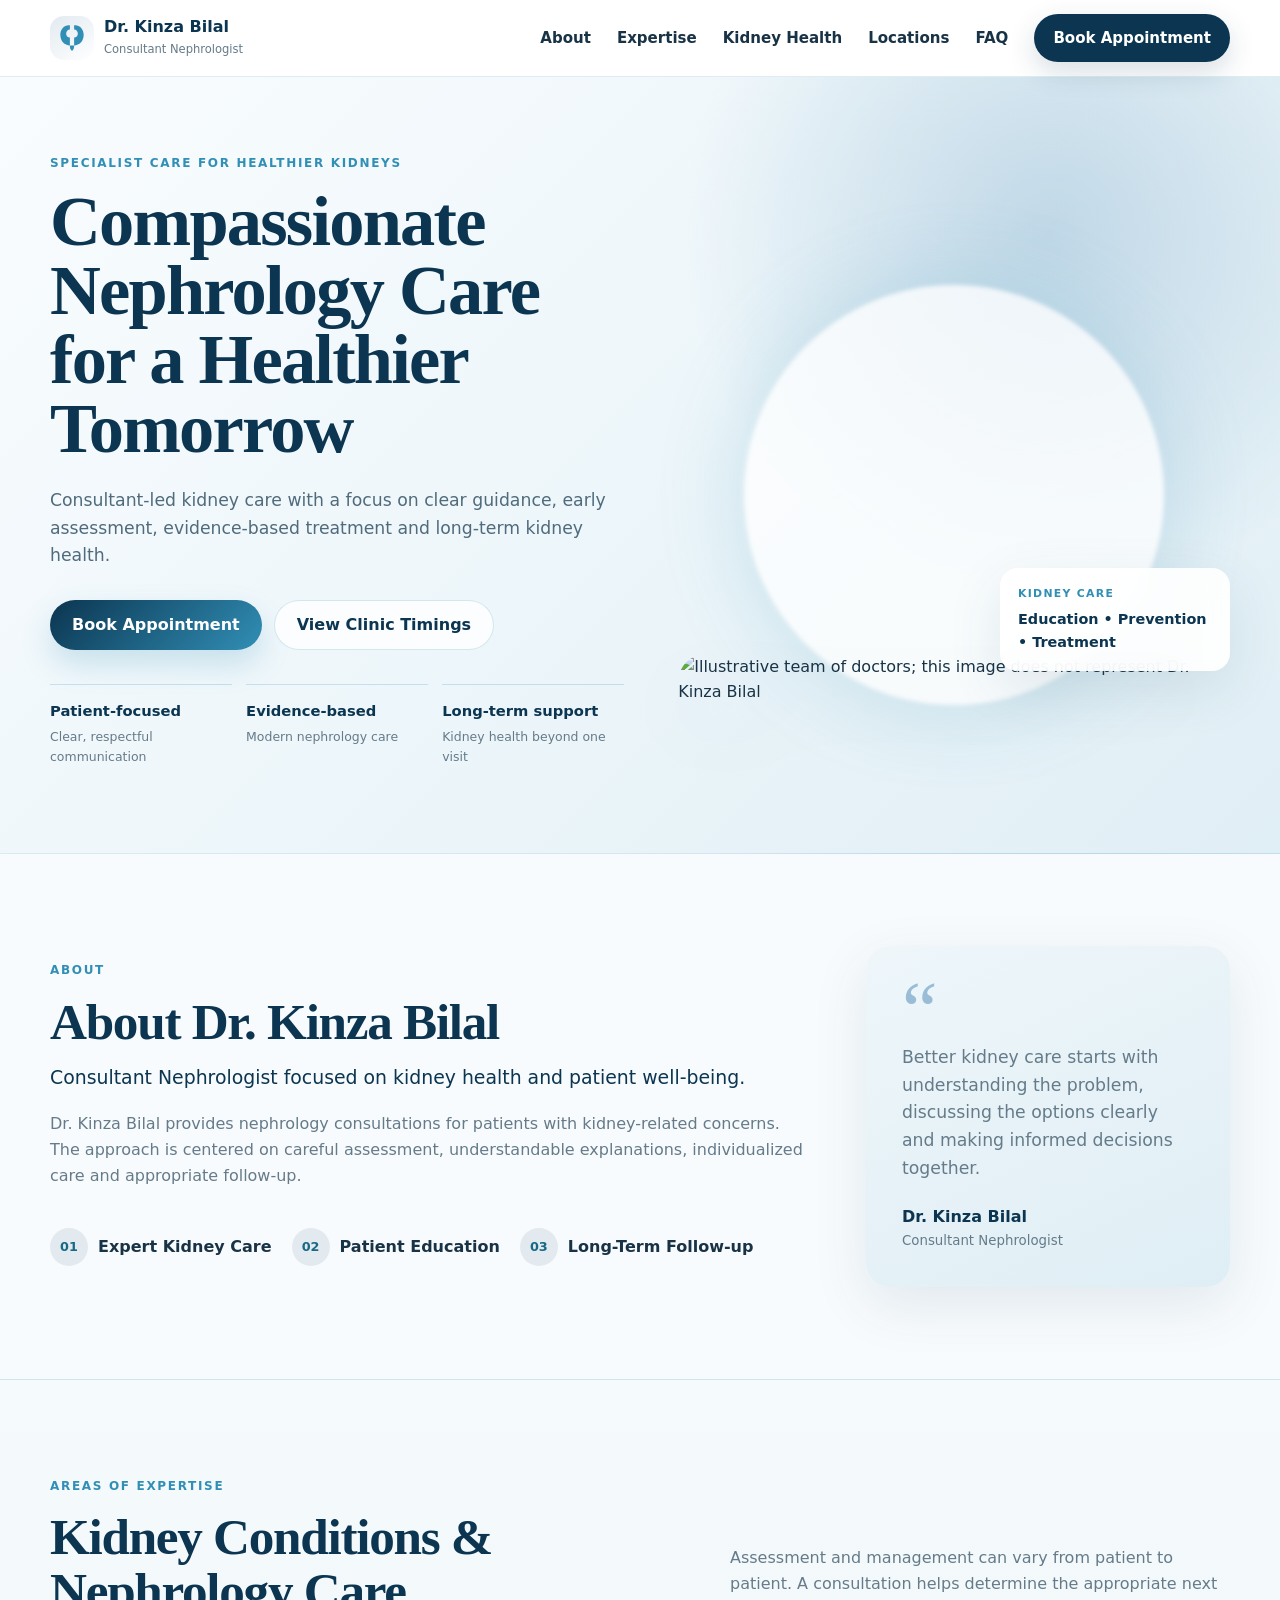
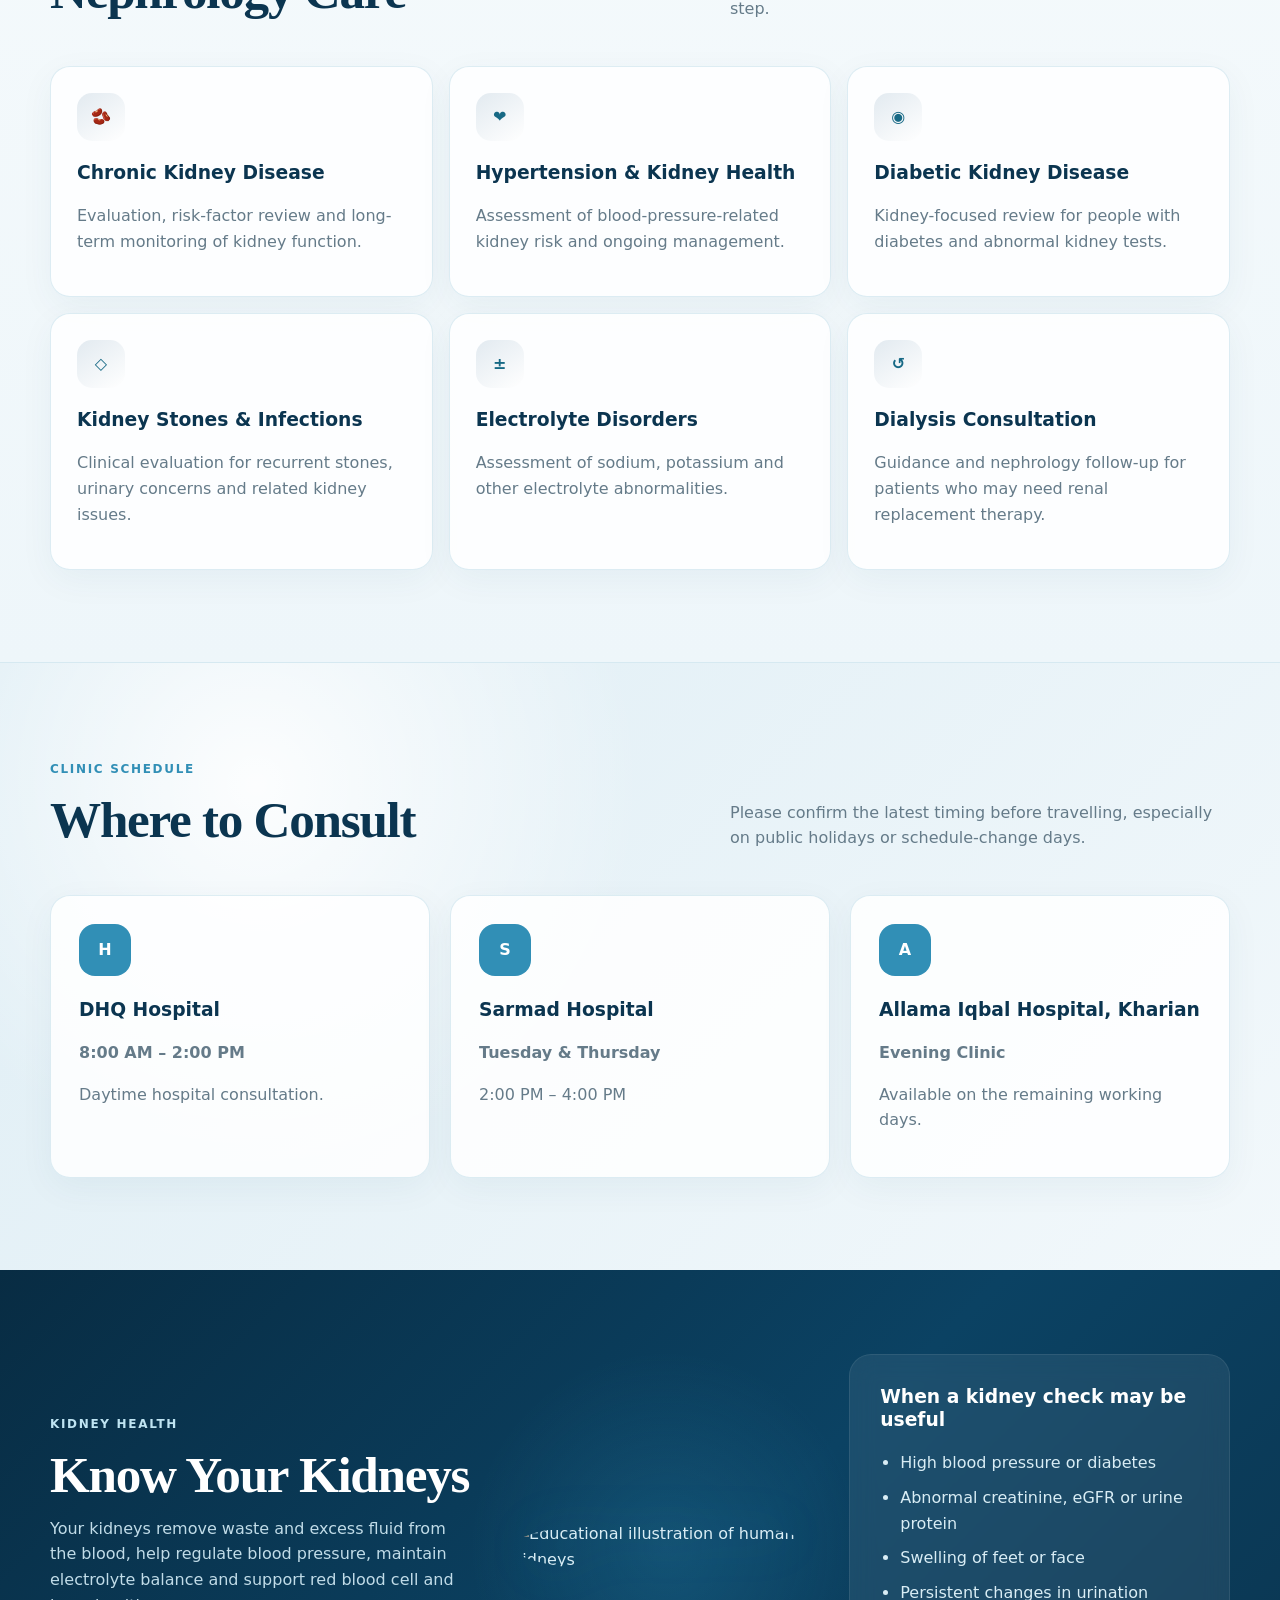
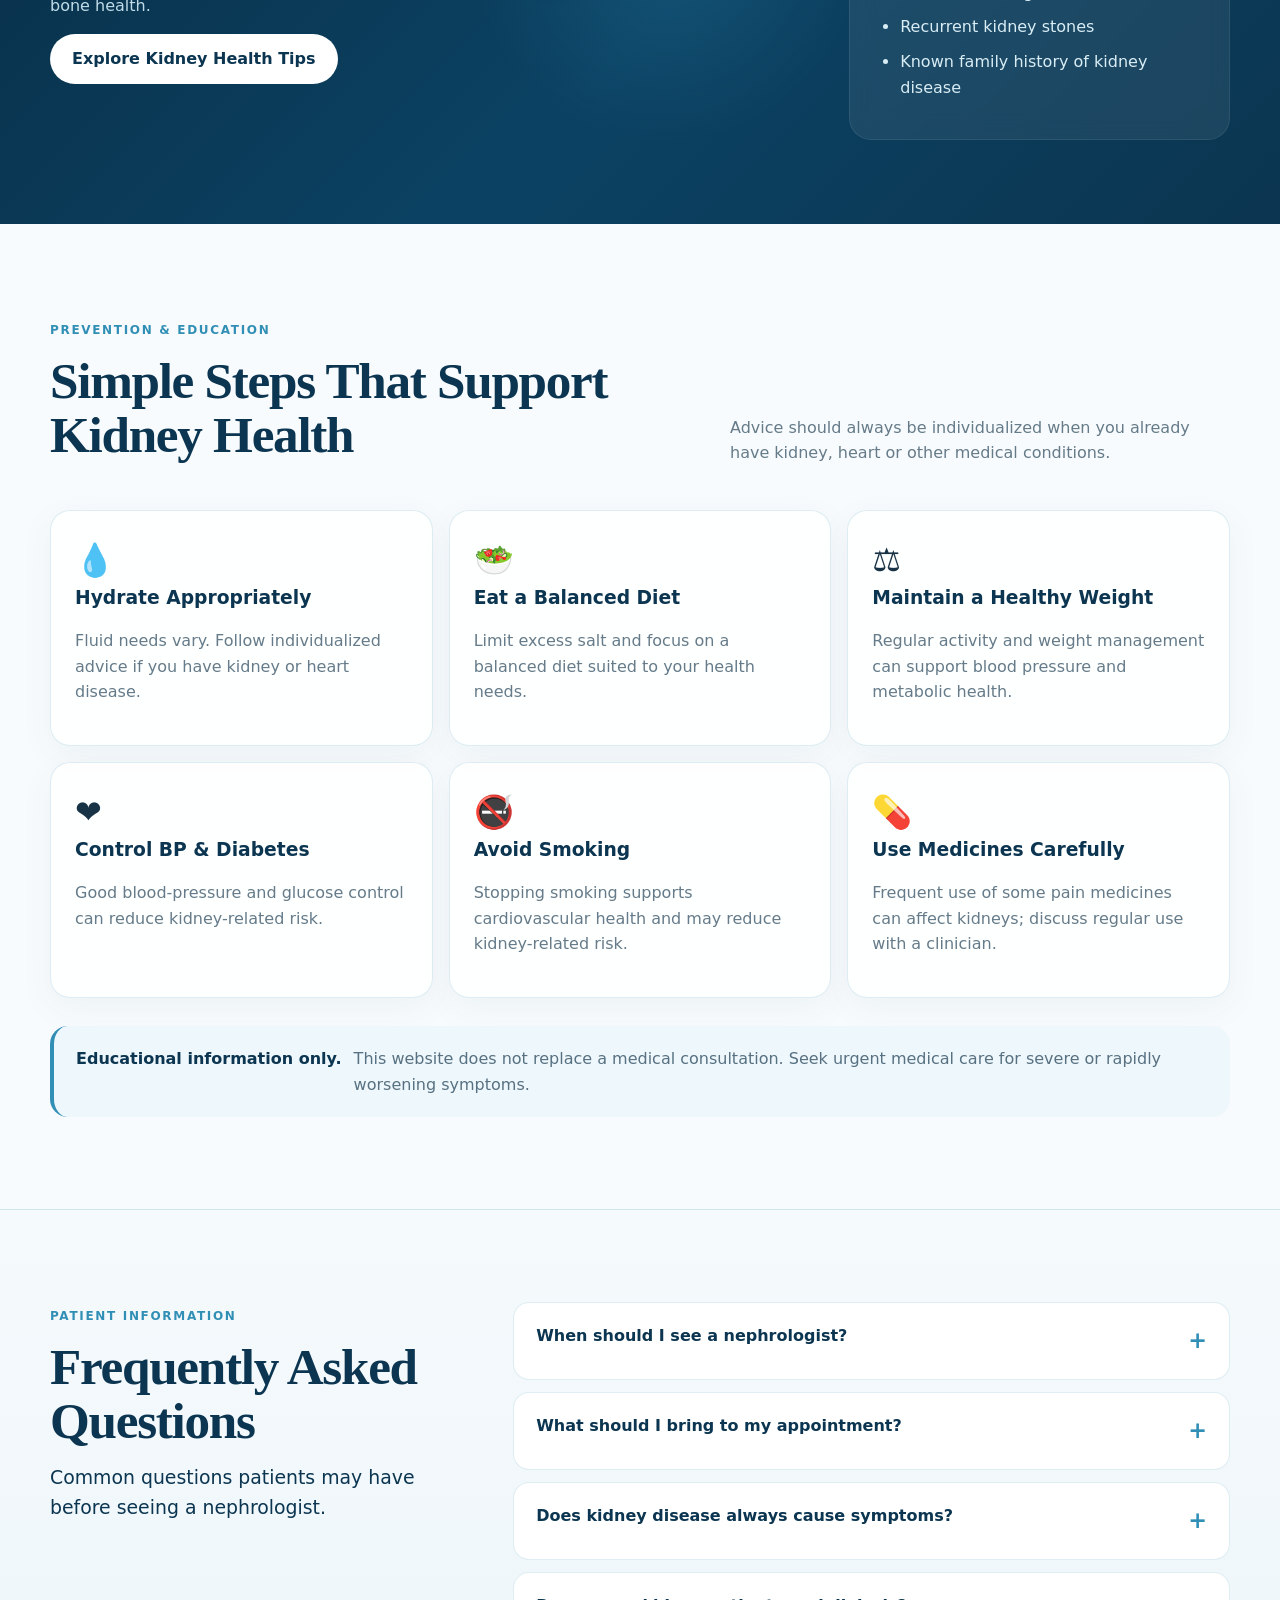
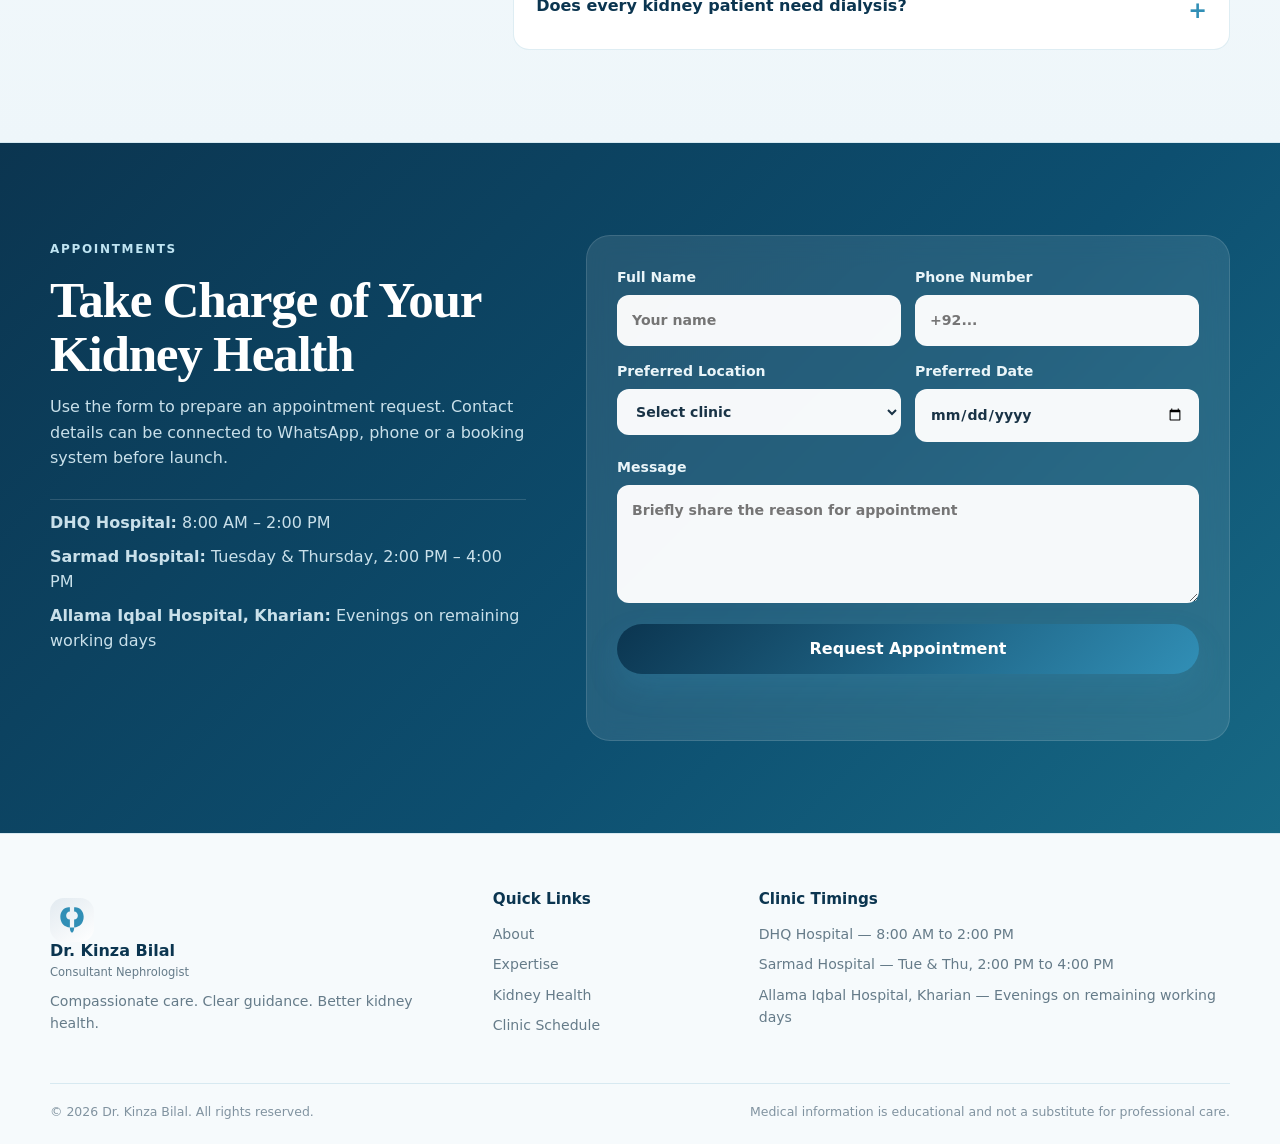
==== index.html @ 6c9a0266 "Add files via upload" ====
<!DOCTYPE html>
<html lang="en">
<head>
  <meta charset="UTF-8" />
  <meta name="viewport" content="width=device-width, initial-scale=1.0" />
  <meta name="description" content="Dr. Kinza Bilal — Consultant Nephrologist. Kidney care, nephrology consultations, clinic timings and patient education." />
  <title>Dr. Kinza Bilal | Consultant Nephrologist</title>
  <link rel="stylesheet" href="styles.css" />
</head>

<body>
  <header class="site-header" id="top">
    <div class="container nav-wrap">
      <a class="brand" href="#top" aria-label="Dr. Kinza Bilal home">
        <span class="brand-mark" aria-hidden="true">
          <svg viewBox="0 0 64 64" role="img">
            <path d="M26 8c-9 0-16 8-16 18 0 12 8 20 18 20V31c-4 0-7-3-7-7 0-5 3-8 7-8V8h-2Z"/>
            <path d="M38 8c9 0 16 8 16 18 0 12-8 20-18 20V31c4 0 7-3 7-7 0-5-3-8-7-8V8h2Z"/>
            <path d="M28 46c0 5 1 8 4 10 3-2 4-5 4-10h-8Z"/>
          </svg>
        </span>
        <span>
          <strong>Dr. Kinza Bilal</strong>
          <small>Consultant Nephrologist</small>
        </span>
      </a>

      <button class="menu-btn" type="button" aria-label="Open navigation" aria-expanded="false">
        <span></span><span></span><span></span>
      </button>

      <nav class="main-nav" aria-label="Primary navigation">
        <a href="#about">About</a>
        <a href="#expertise">Expertise</a>
        <a href="#kidney-health">Kidney Health</a>
        <a href="#locations">Locations</a>
        <a href="#faq">FAQ</a>
        <a href="#appointment" class="nav-cta">Book Appointment</a>
      </nav>
    </div>
  </header>

  <main>
    <section class="hero">
      <div class="container hero-grid">
        <div class="hero-copy reveal">
          <span class="eyebrow">Specialist care for healthier kidneys</span>
          <h1>Compassionate Nephrology Care for a Healthier Tomorrow</h1>
          <p>
            Consultant-led kidney care with a focus on clear guidance, early assessment,
            evidence-based treatment and long-term kidney health.
          </p>

          <div class="hero-actions">
            <a class="btn btn-primary" href="#appointment">Book Appointment</a>
            <a class="btn btn-secondary" href="#locations">View Clinic Timings</a>
          </div>

          <div class="trust-row">
            <div>
              <strong>Patient-focused</strong>
              <span>Clear, respectful communication</span>
            </div>
            <div>
              <strong>Evidence-based</strong>
              <span>Modern nephrology care</span>
            </div>
            <div>
              <strong>Long-term support</strong>
              <span>Kidney health beyond one visit</span>
            </div>
          </div>
        </div>

        <div class="hero-visual reveal">
          <div class="image-glow"></div>
          <img
            src="assets/doctor-team.png"
            alt="Illustrative team of doctors; this image does not represent Dr. Kinza Bilal"
          />
          <div class="hero-note">
            <span>Kidney Care</span>
            <strong>Education • Prevention • Treatment</strong>
          </div>
        </div>
      </div>
    </section>

    <section class="section about" id="about">
      <div class="container about-grid">
        <div class="reveal">
          <span class="eyebrow">About</span>
          <h2>About Dr. Kinza Bilal</h2>
          <p class="lead">Consultant Nephrologist focused on kidney health and patient well-being.</p>
          <p>
            Dr. Kinza Bilal provides nephrology consultations for patients with kidney-related
            concerns. The approach is centered on careful assessment, understandable explanations,
            individualized care and appropriate follow-up.
          </p>

          <div class="mini-values">
            <div><span>01</span><strong>Expert Kidney Care</strong></div>
            <div><span>02</span><strong>Patient Education</strong></div>
            <div><span>03</span><strong>Long-Term Follow-up</strong></div>
          </div>
        </div>

        <aside class="quote-card reveal">
          <span class="quote-mark">“</span>
          <p>
            Better kidney care starts with understanding the problem, discussing the options clearly
            and making informed decisions together.
          </p>
          <strong>Dr. Kinza Bilal</strong>
          <small>Consultant Nephrologist</small>
        </aside>
      </div>
    </section>

    <section class="section soft-section" id="expertise">
      <div class="container">
        <div class="section-head reveal">
          <div>
            <span class="eyebrow">Areas of expertise</span>
            <h2>Kidney Conditions & Nephrology Care</h2>
          </div>
          <p>Assessment and management can vary from patient to patient. A consultation helps determine the appropriate next step.</p>
        </div>

        <div class="card-grid six-grid">
          <article class="service-card reveal">
            <div class="icon-wrap">🫘</div>
            <h3>Chronic Kidney Disease</h3>
            <p>Evaluation, risk-factor review and long-term monitoring of kidney function.</p>
          </article>

          <article class="service-card reveal">
            <div class="icon-wrap">❤</div>
            <h3>Hypertension & Kidney Health</h3>
            <p>Assessment of blood-pressure-related kidney risk and ongoing management.</p>
          </article>

          <article class="service-card reveal">
            <div class="icon-wrap">◉</div>
            <h3>Diabetic Kidney Disease</h3>
            <p>Kidney-focused review for people with diabetes and abnormal kidney tests.</p>
          </article>

          <article class="service-card reveal">
            <div class="icon-wrap">◇</div>
            <h3>Kidney Stones & Infections</h3>
            <p>Clinical evaluation for recurrent stones, urinary concerns and related kidney issues.</p>
          </article>

          <article class="service-card reveal">
            <div class="icon-wrap">±</div>
            <h3>Electrolyte Disorders</h3>
            <p>Assessment of sodium, potassium and other electrolyte abnormalities.</p>
          </article>

          <article class="service-card reveal">
            <div class="icon-wrap">↺</div>
            <h3>Dialysis Consultation</h3>
            <p>Guidance and nephrology follow-up for patients who may need renal replacement therapy.</p>
          </article>
        </div>
      </div>
    </section>

    <section class="section locations-section" id="locations">
      <div class="container">
        <div class="section-head reveal">
          <div>
            <span class="eyebrow">Clinic schedule</span>
            <h2>Where to Consult</h2>
          </div>
          <p>Please confirm the latest timing before travelling, especially on public holidays or schedule-change days.</p>
        </div>

        <div class="location-grid">
          <article class="location-card reveal">
            <div class="location-icon">H</div>
            <h3>DHQ Hospital</h3>
            <p><strong>8:00 AM – 2:00 PM</strong></p>
            <p>Daytime hospital consultation.</p>
          </article>

          <article class="location-card reveal">
            <div class="location-icon">S</div>
            <h3>Sarmad Hospital</h3>
            <p><strong>Tuesday & Thursday</strong></p>
            <p>2:00 PM – 4:00 PM</p>
          </article>

          <article class="location-card reveal">
            <div class="location-icon">A</div>
            <h3>Allama Iqbal Hospital, Kharian</h3>
            <p><strong>Evening Clinic</strong></p>
            <p>Available on the remaining working days.</p>
          </article>
        </div>
      </div>
    </section>

    <section class="kidney-section" id="kidney-health">
      <div class="container kidney-grid">
        <div class="kidney-copy reveal">
          <span class="eyebrow light">Kidney health</span>
          <h2>Know Your Kidneys</h2>
          <p>
            Your kidneys remove waste and excess fluid from the blood, help regulate blood pressure,
            maintain electrolyte balance and support red blood cell and bone health.
          </p>
          <a class="btn btn-light" href="#education">Explore Kidney Health Tips</a>
        </div>

        <div class="kidney-image reveal">
          <img src="assets/kidney-illustration.png" alt="Educational illustration of human kidneys" />
        </div>

        <div class="fact-card reveal">
          <h3>When a kidney check may be useful</h3>
          <ul>
            <li>High blood pressure or diabetes</li>
            <li>Abnormal creatinine, eGFR or urine protein</li>
            <li>Swelling of feet or face</li>
            <li>Persistent changes in urination</li>
            <li>Recurrent kidney stones</li>
            <li>Known family history of kidney disease</li>
          </ul>
        </div>
      </div>
    </section>

    <section class="section" id="education">
      <div class="container">
        <div class="section-head reveal">
          <div>
            <span class="eyebrow">Prevention & education</span>
            <h2>Simple Steps That Support Kidney Health</h2>
          </div>
          <p>Advice should always be individualized when you already have kidney, heart or other medical conditions.</p>
        </div>

        <div class="health-grid">
          <article class="health-card reveal">
            <span>💧</span>
            <h3>Hydrate Appropriately</h3>
            <p>Fluid needs vary. Follow individualized advice if you have kidney or heart disease.</p>
          </article>

          <article class="health-card reveal">
            <span>🥗</span>
            <h3>Eat a Balanced Diet</h3>
            <p>Limit excess salt and focus on a balanced diet suited to your health needs.</p>
          </article>

          <article class="health-card reveal">
            <span>⚖</span>
            <h3>Maintain a Healthy Weight</h3>
            <p>Regular activity and weight management can support blood pressure and metabolic health.</p>
          </article>

          <article class="health-card reveal">
            <span>❤</span>
            <h3>Control BP & Diabetes</h3>
            <p>Good blood-pressure and glucose control can reduce kidney-related risk.</p>
          </article>

          <article class="health-card reveal">
            <span>🚭</span>
            <h3>Avoid Smoking</h3>
            <p>Stopping smoking supports cardiovascular health and may reduce kidney-related risk.</p>
          </article>

          <article class="health-card reveal">
            <span>💊</span>
            <h3>Use Medicines Carefully</h3>
            <p>Frequent use of some pain medicines can affect kidneys; discuss regular use with a clinician.</p>
          </article>
        </div>

        <div class="info-banner reveal">
          <strong>Educational information only.</strong>
          <span>This website does not replace a medical consultation. Seek urgent medical care for severe or rapidly worsening symptoms.</span>
        </div>
      </div>
    </section>

    <section class="section soft-section" id="faq">
      <div class="container faq-grid">
        <div class="reveal">
          <span class="eyebrow">Patient information</span>
          <h2>Frequently Asked Questions</h2>
          <p class="lead">Common questions patients may have before seeing a nephrologist.</p>
        </div>

        <div class="accordion reveal">
          <div class="faq-item">
            <button type="button">
              <span>When should I see a nephrologist?</span>
              <b>+</b>
            </button>
            <div class="faq-answer">
              <p>A referral or review may be appropriate for abnormal kidney tests, protein or blood in urine, difficult-to-control blood pressure, recurrent kidney stones, swelling, or known kidney disease.</p>
            </div>
          </div>

          <div class="faq-item">
            <button type="button">
              <span>What should I bring to my appointment?</span>
              <b>+</b>
            </button>
            <div class="faq-answer">
              <p>Bring recent laboratory reports, imaging, a current medication list, previous medical records if relevant, and details of your blood-pressure or glucose readings.</p>
            </div>
          </div>

          <div class="faq-item">
            <button type="button">
              <span>Does kidney disease always cause symptoms?</span>
              <b>+</b>
            </button>
            <div class="faq-answer">
              <p>No. Early kidney disease can be silent, which is why blood and urine tests can be important for people with risk factors.</p>
            </div>
          </div>

          <div class="faq-item">
            <button type="button">
              <span>Does every kidney patient need dialysis?</span>
              <b>+</b>
            </button>
            <div class="faq-answer">
              <p>No. Many kidney conditions are managed without dialysis. The need for dialysis depends on kidney function, symptoms, complications and the overall clinical situation.</p>
            </div>
          </div>
        </div>
      </div>
    </section>

    <section class="appointment-section" id="appointment">
      <div class="container appointment-grid">
        <div class="reveal">
          <span class="eyebrow light">Appointments</span>
          <h2>Take Charge of Your Kidney Health</h2>
          <p>Use the form to prepare an appointment request. Contact details can be connected to WhatsApp, phone or a booking system before launch.</p>

          <div class="schedule-summary">
            <p><strong>DHQ Hospital:</strong> 8:00 AM – 2:00 PM</p>
            <p><strong>Sarmad Hospital:</strong> Tuesday & Thursday, 2:00 PM – 4:00 PM</p>
            <p><strong>Allama Iqbal Hospital, Kharian:</strong> Evenings on remaining working days</p>
          </div>
        </div>

        <form class="appointment-form reveal" id="appointmentForm">
          <div class="field-row">
            <label>
              Full Name
              <input type="text" name="name" required placeholder="Your name" />
            </label>
            <label>
              Phone Number
              <input type="tel" name="phone" required placeholder="+92..." />
            </label>
          </div>

          <div class="field-row">
            <label>
              Preferred Location
              <select name="location" required>
                <option value="">Select clinic</option>
                <option>DHQ Hospital</option>
                <option>Sarmad Hospital</option>
                <option>Allama Iqbal Hospital, Kharian</option>
              </select>
            </label>

            <label>
              Preferred Date
              <input type="date" name="date" />
            </label>
          </div>

          <label>
            Message
            <textarea name="message" rows="4" placeholder="Briefly share the reason for appointment"></textarea>
          </label>

          <button type="submit" class="btn btn-primary full-btn">Request Appointment</button>
          <p class="form-status" id="formStatus" aria-live="polite"></p>
        </form>
      </div>
    </section>
  </main>

  <footer class="site-footer">
    <div class="container footer-grid">
      <div>
        <a class="brand footer-brand" href="#top">
          <span class="brand-mark" aria-hidden="true">
            <svg viewBox="0 0 64 64">
              <path d="M26 8c-9 0-16 8-16 18 0 12 8 20 18 20V31c-4 0-7-3-7-7 0-5 3-8 7-8V8h-2Z"/>
              <path d="M38 8c9 0 16 8 16 18 0 12-8 20-18 20V31c4 0 7-3 7-7 0-5-3-8-7-8V8h2Z"/>
              <path d="M28 46c0 5 1 8 4 10 3-2 4-5 4-10h-8Z"/>
            </svg>
          </span>
          <span>
            <strong>Dr. Kinza Bilal</strong>
            <small>Consultant Nephrologist</small>
          </span>
        </a>
        <p>Compassionate care. Clear guidance. Better kidney health.</p>
      </div>

      <div>
        <h3>Quick Links</h3>
        <a href="#about">About</a>
        <a href="#expertise">Expertise</a>
        <a href="#kidney-health">Kidney Health</a>
        <a href="#locations">Clinic Schedule</a>
      </div>

      <div>
        <h3>Clinic Timings</h3>
        <p>DHQ Hospital — 8:00 AM to 2:00 PM</p>
        <p>Sarmad Hospital — Tue & Thu, 2:00 PM to 4:00 PM</p>
        <p>Allama Iqbal Hospital, Kharian — Evenings on remaining working days</p>
      </div>
    </div>

    <div class="container footer-bottom">
      <span>© <span id="year"></span> Dr. Kinza Bilal. All rights reserved.</span>
      <span>Medical information is educational and not a substitute for professional care.</span>
    </div>
  </footer>

  <script src="script.js"></script>
</body>
</html>
---- styles.css ----
/* Dr. Kinza Bilal — Nephrology Personal Brand
   Palette based on the supplied swatches:
   #E2EAF0, #BDD3E2, #99BDD6, #7FA6C0, #318FB6
*/

:root {
  --bg: #f8fbfd;
  --white: #ffffff;
  --mist: #e2eaf0;
  --ice: #bdd3e2;
  --sky: #99bdd6;
  --steel: #7fa6c0;
  --blue: #318fb6;
  --blue-dark: #176985;
  --navy: #0b3550;
  --ink: #193346;
  --muted: #657b89;
  --line: rgba(49, 143, 182, .16);
  --shadow: 0 18px 55px rgba(16, 72, 102, .10);
  --radius: 24px;
}

* { box-sizing: border-box; }

html {
  scroll-behavior: smooth;
  scroll-padding-top: 88px;
}

body {
  margin: 0;
  font-family: Inter, ui-sans-serif, system-ui, -apple-system, BlinkMacSystemFont, "Segoe UI", sans-serif;
  color: var(--ink);
  background: var(--bg);
  line-height: 1.6;
}

img {
  max-width: 100%;
  display: block;
}

a { color: inherit; text-decoration: none; }

button, input, textarea, select { font: inherit; }

.container {
  width: min(1180px, calc(100% - 40px));
  margin-inline: auto;
}

.site-header {
  position: sticky;
  top: 0;
  z-index: 1000;
  background: rgba(255, 255, 255, .92);
  backdrop-filter: blur(16px);
  border-bottom: 1px solid var(--line);
}

.nav-wrap {
  min-height: 76px;
  display: flex;
  align-items: center;
  justify-content: space-between;
  gap: 24px;
}

.brand {
  display: inline-flex;
  align-items: center;
  gap: 10px;
  min-width: max-content;
}

.brand strong {
  display: block;
  color: var(--navy);
  font-size: 1rem;
  line-height: 1.1;
}

.brand small {
  display: block;
  color: var(--muted);
  font-size: .72rem;
  margin-top: 4px;
}

.brand-mark {
  width: 44px;
  height: 44px;
  border-radius: 14px;
  display: grid;
  place-items: center;
  background: linear-gradient(145deg, var(--mist), #fff);
}

.brand-mark svg {
  width: 34px;
  fill: var(--blue);
}

.main-nav {
  display: flex;
  align-items: center;
  gap: 26px;
  font-size: .94rem;
  font-weight: 600;
}

.main-nav a { transition: .2s ease; }
.main-nav a:hover { color: var(--blue); }

.nav-cta {
  color: var(--white) !important;
  background: var(--navy);
  border-radius: 999px;
  padding: 12px 19px;
  box-shadow: 0 10px 28px rgba(11,53,80,.16);
}

.menu-btn {
  display: none;
  width: 44px;
  height: 44px;
  padding: 10px;
  border: 0;
  border-radius: 12px;
  background: var(--mist);
}

.menu-btn span {
  display: block;
  height: 2px;
  background: var(--navy);
  margin: 5px 0;
}

.hero {
  overflow: hidden;
  background:
    radial-gradient(circle at 82% 20%, rgba(153,189,214,.52), transparent 30%),
    linear-gradient(135deg, #f9fcfe 0%, #edf6fa 50%, #e0eef5 100%);
  border-bottom: 1px solid var(--line);
}

.hero-grid {
  min-height: 640px;
  display: grid;
  grid-template-columns: 1.02fr .98fr;
  align-items: center;
  gap: 54px;
  padding-block: 72px;
}

.eyebrow {
  display: inline-block;
  margin-bottom: 14px;
  color: var(--blue);
  text-transform: uppercase;
  letter-spacing: .14em;
  font-size: .75rem;
  font-weight: 800;
}

.eyebrow.light { color: #bfe4f2; }

h1, h2, h3, p { margin-top: 0; }

h1, h2 {
  font-family: Georgia, "Times New Roman", serif;
  color: var(--navy);
  letter-spacing: -.025em;
}

h1 {
  font-size: clamp(2.8rem, 5.5vw, 5.6rem);
  line-height: .98;
  margin-bottom: 24px;
  max-width: 820px;
}

h2 {
  font-size: clamp(2.15rem, 4vw, 3.8rem);
  line-height: 1.05;
  margin-bottom: 14px;
}

h3 {
  color: var(--navy);
  line-height: 1.25;
}

.hero-copy > p {
  max-width: 650px;
  color: #506b7c;
  font-size: 1.08rem;
}

.hero-actions {
  display: flex;
  flex-wrap: wrap;
  gap: 12px;
  margin: 30px 0 34px;
}

.btn {
  min-height: 50px;
  display: inline-flex;
  align-items: center;
  justify-content: center;
  border: 0;
  border-radius: 999px;
  padding: 0 22px;
  font-weight: 800;
  cursor: pointer;
  transition: transform .2s ease, box-shadow .2s ease, background .2s ease;
}

.btn:hover { transform: translateY(-2px); }

.btn-primary {
  color: white;
  background: linear-gradient(135deg, var(--navy), var(--blue));
  box-shadow: 0 14px 30px rgba(49,143,182,.22);
}

.btn-secondary {
  color: var(--navy);
  background: rgba(255,255,255,.78);
  border: 1px solid rgba(49,143,182,.2);
}

.btn-light {
  color: var(--navy);
  background: #fff;
}

.trust-row {
  display: grid;
  grid-template-columns: repeat(3, 1fr);
  gap: 14px;
}

.trust-row div {
  padding: 14px 0;
  border-top: 1px solid rgba(49,143,182,.22);
}

.trust-row strong,
.trust-row span { display: block; }

.trust-row strong {
  color: var(--navy);
  font-size: .92rem;
}

.trust-row span {
  color: var(--muted);
  font-size: .78rem;
  margin-top: 4px;
}

.hero-visual {
  position: relative;
  min-height: 480px;
  display: flex;
  align-items: flex-end;
  justify-content: center;
}

.hero-visual img {
  width: min(100%, 560px);
  position: relative;
  z-index: 2;
  border-radius: 28px 28px 0 0;
  filter: drop-shadow(0 28px 36px rgba(11,53,80,.16));
}

.image-glow {
  position: absolute;
  width: 420px;
  height: 420px;
  border-radius: 50%;
  background: rgba(255,255,255,.72);
  filter: blur(2px);
  box-shadow: 0 0 90px rgba(49,143,182,.20);
}

.hero-note {
  position: absolute;
  right: 0;
  bottom: 34px;
  z-index: 4;
  width: 230px;
  padding: 17px 18px;
  border-radius: 18px;
  background: rgba(255,255,255,.9);
  box-shadow: var(--shadow);
  backdrop-filter: blur(12px);
}

.hero-note span,
.hero-note strong { display: block; }

.hero-note span {
  color: var(--blue);
  text-transform: uppercase;
  letter-spacing: .12em;
  font-size: .68rem;
  font-weight: 800;
}

.hero-note strong {
  color: var(--navy);
  margin-top: 5px;
  font-size: .9rem;
}

.section { padding: 92px 0; }

.soft-section {
  background: linear-gradient(180deg, #f5fafc, #eef6fa);
  border-block: 1px solid var(--line);
}

.about-grid {
  display: grid;
  grid-template-columns: 1.35fr .65fr;
  gap: 60px;
  align-items: center;
}

.lead {
  font-size: 1.18rem;
  color: var(--navy);
}

.about p:not(.lead) { color: var(--muted); max-width: 760px; }

.mini-values {
  display: flex;
  flex-wrap: wrap;
  gap: 20px;
  margin-top: 30px;
}

.mini-values div {
  display: flex;
  align-items: center;
  gap: 10px;
  padding: 10px 0;
}

.mini-values span {
  width: 38px;
  height: 38px;
  display: grid;
  place-items: center;
  border-radius: 50%;
  background: var(--mist);
  color: var(--blue-dark);
  font-weight: 900;
  font-size: .8rem;
}

.quote-card {
  min-height: 330px;
  border-radius: var(--radius);
  padding: 36px;
  background: linear-gradient(155deg, #eef6fa, #dfeef5);
  box-shadow: var(--shadow);
}

.quote-mark {
  font-family: Georgia, serif;
  font-size: 5rem;
  line-height: .7;
  color: var(--sky);
}

.quote-card p {
  color: #4d697b;
  font-size: 1.08rem;
}

.quote-card strong,
.quote-card small { display: block; }

.quote-card strong {
  color: var(--navy);
  margin-top: 22px;
}

.quote-card small { color: var(--muted); }

.section-head {
  display: flex;
  justify-content: space-between;
  gap: 40px;
  align-items: end;
  margin-bottom: 34px;
}

.section-head > p {
  max-width: 500px;
  color: var(--muted);
  margin-bottom: 10px;
}

.card-grid { display: grid; gap: 16px; }
.six-grid { grid-template-columns: repeat(3, 1fr); }

.service-card,
.location-card,
.health-card {
  background: rgba(255,255,255,.84);
  border: 1px solid var(--line);
  border-radius: 20px;
  box-shadow: 0 10px 35px rgba(16,72,102,.05);
}

.service-card {
  padding: 26px;
  min-height: 220px;
}

.service-card p,
.health-card p,
.location-card p { color: var(--muted); }

.icon-wrap {
  width: 48px;
  height: 48px;
  display: grid;
  place-items: center;
  border-radius: 15px;
  margin-bottom: 20px;
  background: linear-gradient(145deg, var(--mist), #fff);
  color: var(--blue-dark);
  font-weight: 900;
}

.locations-section {
  background:
    radial-gradient(circle at 20% 20%, rgba(255,255,255,.9), transparent 34%),
    linear-gradient(135deg, #dfeef5, #f2f8fb);
}

.location-grid {
  display: grid;
  grid-template-columns: repeat(3, 1fr);
  gap: 20px;
}

.location-card {
  padding: 28px;
  min-height: 240px;
}

.location-icon {
  width: 52px;
  height: 52px;
  display: grid;
  place-items: center;
  border-radius: 16px;
  background: var(--blue);
  color: white;
  font-weight: 900;
  margin-bottom: 22px;
}

.kidney-section {
  padding: 84px 0;
  color: #d9edf5;
  background:
    radial-gradient(circle at 52% 50%, rgba(49,143,182,.22), transparent 27%),
    linear-gradient(135deg, #082c43, #0b4263 55%, #0b3550);
}

.kidney-grid {
  display: grid;
  grid-template-columns: 1fr .7fr .9fr;
  align-items: center;
  gap: 40px;
}

.kidney-section h2,
.kidney-section h3 { color: #fff; }

.kidney-copy p { color: #c1dce8; max-width: 580px; }

.kidney-image img {
  width: 100%;
  max-width: 300px;
  margin: auto;
  border-radius: 50%;
  mix-blend-mode: screen;
  filter: drop-shadow(0 0 24px rgba(49,143,182,.35));
}

.fact-card {
  padding: 30px;
  border-radius: 22px;
  background: rgba(255,255,255,.07);
  border: 1px solid rgba(255,255,255,.08);
  backdrop-filter: blur(12px);
}

.fact-card ul {
  margin: 16px 0 0;
  padding-left: 20px;
}

.fact-card li { margin: 9px 0; }

.health-grid {
  display: grid;
  grid-template-columns: repeat(3, 1fr);
  gap: 16px;
}

.health-card {
  padding: 24px;
  min-height: 220px;
}

.health-card > span { font-size: 2rem; }

.info-banner {
  margin-top: 28px;
  display: flex;
  gap: 12px;
  align-items: flex-start;
  padding: 20px 22px;
  border-radius: 18px;
  background: #eef7fb;
  border-left: 4px solid var(--blue);
  color: #577182;
}

.info-banner strong { color: var(--navy); white-space: nowrap; }

.faq-grid {
  display: grid;
  grid-template-columns: .72fr 1.28fr;
  gap: 60px;
}

.accordion { display: grid; gap: 12px; }

.faq-item {
  overflow: hidden;
  border-radius: 16px;
  background: #fff;
  border: 1px solid var(--line);
}

.faq-item button {
  width: 100%;
  border: 0;
  background: transparent;
  padding: 20px 22px;
  display: flex;
  justify-content: space-between;
  gap: 20px;
  text-align: left;
  color: var(--navy);
  font-weight: 800;
  cursor: pointer;
}

.faq-item button b {
  font-size: 1.4rem;
  color: var(--blue);
}

.faq-answer {
  max-height: 0;
  overflow: hidden;
  transition: max-height .3s ease;
}

.faq-answer p {
  margin: 0;
  padding: 0 22px 22px;
  color: var(--muted);
}

.faq-item.open .faq-answer { max-height: 240px; }
.faq-item.open button b { transform: rotate(45deg); }

.appointment-section {
  padding: 92px 0;
  color: #e9f6fb;
  background: linear-gradient(135deg, var(--navy), #0d4f70 60%, var(--blue-dark));
}

.appointment-section h2 { color: #fff; }
.appointment-section p { color: #c9e0ea; }

.appointment-grid {
  display: grid;
  grid-template-columns: .85fr 1.15fr;
  gap: 60px;
  align-items: start;
}

.schedule-summary {
  margin-top: 28px;
  padding-top: 10px;
  border-top: 1px solid rgba(255,255,255,.14);
}

.schedule-summary p { margin-bottom: 8px; }

.appointment-form {
  padding: 30px;
  border-radius: 24px;
  background: rgba(255,255,255,.1);
  border: 1px solid rgba(255,255,255,.12);
  backdrop-filter: blur(12px);
}

.field-row {
  display: grid;
  grid-template-columns: 1fr 1fr;
  gap: 14px;
}

.appointment-form label {
  display: block;
  margin-bottom: 14px;
  color: #eaf5f9;
  font-size: .88rem;
  font-weight: 700;
}

.appointment-form input,
.appointment-form select,
.appointment-form textarea {
  width: 100%;
  margin-top: 7px;
  border: 1px solid rgba(255,255,255,.16);
  border-radius: 12px;
  padding: 13px 14px;
  color: var(--ink);
  background: rgba(255,255,255,.96);
  outline: none;
}

.appointment-form input:focus,
.appointment-form select:focus,
.appointment-form textarea:focus {
  box-shadow: 0 0 0 3px rgba(153,189,214,.28);
}

.full-btn { width: 100%; }

.form-status {
  min-height: 24px;
  margin: 12px 0 0 !important;
  font-size: .85rem;
}

.site-footer {
  padding: 56px 0 22px;
  background: #f6fafc;
  border-top: 1px solid var(--line);
}

.footer-grid {
  display: grid;
  grid-template-columns: 1fr .55fr 1.2fr;
  gap: 50px;
}

.footer-grid h3 {
  font-size: .95rem;
  margin-bottom: 14px;
}

.footer-grid p,
.footer-grid a {
  display: block;
  color: var(--muted);
  font-size: .88rem;
  margin: 8px 0;
}

.footer-bottom {
  margin-top: 38px;
  padding-top: 18px;
  display: flex;
  justify-content: space-between;
  gap: 20px;
  border-top: 1px solid var(--line);
  color: #8193a0;
  font-size: .78rem;
}

.reveal {
  opacity: 0;
  transform: translateY(18px);
  transition: opacity .6s ease, transform .6s ease;
}

.reveal.visible {
  opacity: 1;
  transform: translateY(0);
}

@media (prefers-reduced-motion: reduce) {
  html { scroll-behavior: auto; }
  .reveal {
    opacity: 1;
    transform: none;
    transition: none;
  }
}

@media (max-width: 980px) {
  .menu-btn { display: block; }

  .main-nav {
    position: absolute;
    top: 76px;
    left: 20px;
    right: 20px;
    display: none;
    flex-direction: column;
    align-items: stretch;
    padding: 18px;
    border-radius: 18px;
    background: #fff;
    box-shadow: var(--shadow);
  }

  .main-nav.open { display: flex; }

  .hero-grid,
  .about-grid,
  .kidney-grid,
  .faq-grid,
  .appointment-grid {
    grid-template-columns: 1fr;
  }

  .hero-grid { padding-top: 54px; }
  .hero-visual { min-height: 400px; }
  .hero-note { right: 20px; }

  .six-grid,
  .health-grid { grid-template-columns: repeat(2, 1fr); }

  .location-grid { grid-template-columns: 1fr; }

  .section-head {
    align-items: start;
    flex-direction: column;
    gap: 10px;
  }

  .kidney-image { order: 3; }
}

@media (max-width: 640px) {
  .container { width: min(100% - 28px, 1180px); }
  .section { padding: 70px 0; }

  .hero-grid { min-height: auto; gap: 22px; }
  h1 { font-size: clamp(2.7rem, 14vw, 4rem); }

  .trust-row { grid-template-columns: 1fr; }
  .hero-visual { min-height: 330px; }
  .hero-note {
    left: 14px;
    right: 14px;
    bottom: 8px;
    width: auto;
  }

  .mini-values { display: grid; }
  .six-grid,
  .health-grid { grid-template-columns: 1fr; }

  .field-row { grid-template-columns: 1fr; }

  .info-banner {
    flex-direction: column;
    gap: 4px;
  }

  .info-banner strong { white-space: normal; }

  .footer-grid { grid-template-columns: 1fr; }
  .footer-bottom { flex-direction: column; }

  .brand small { font-size: .65rem; }
}
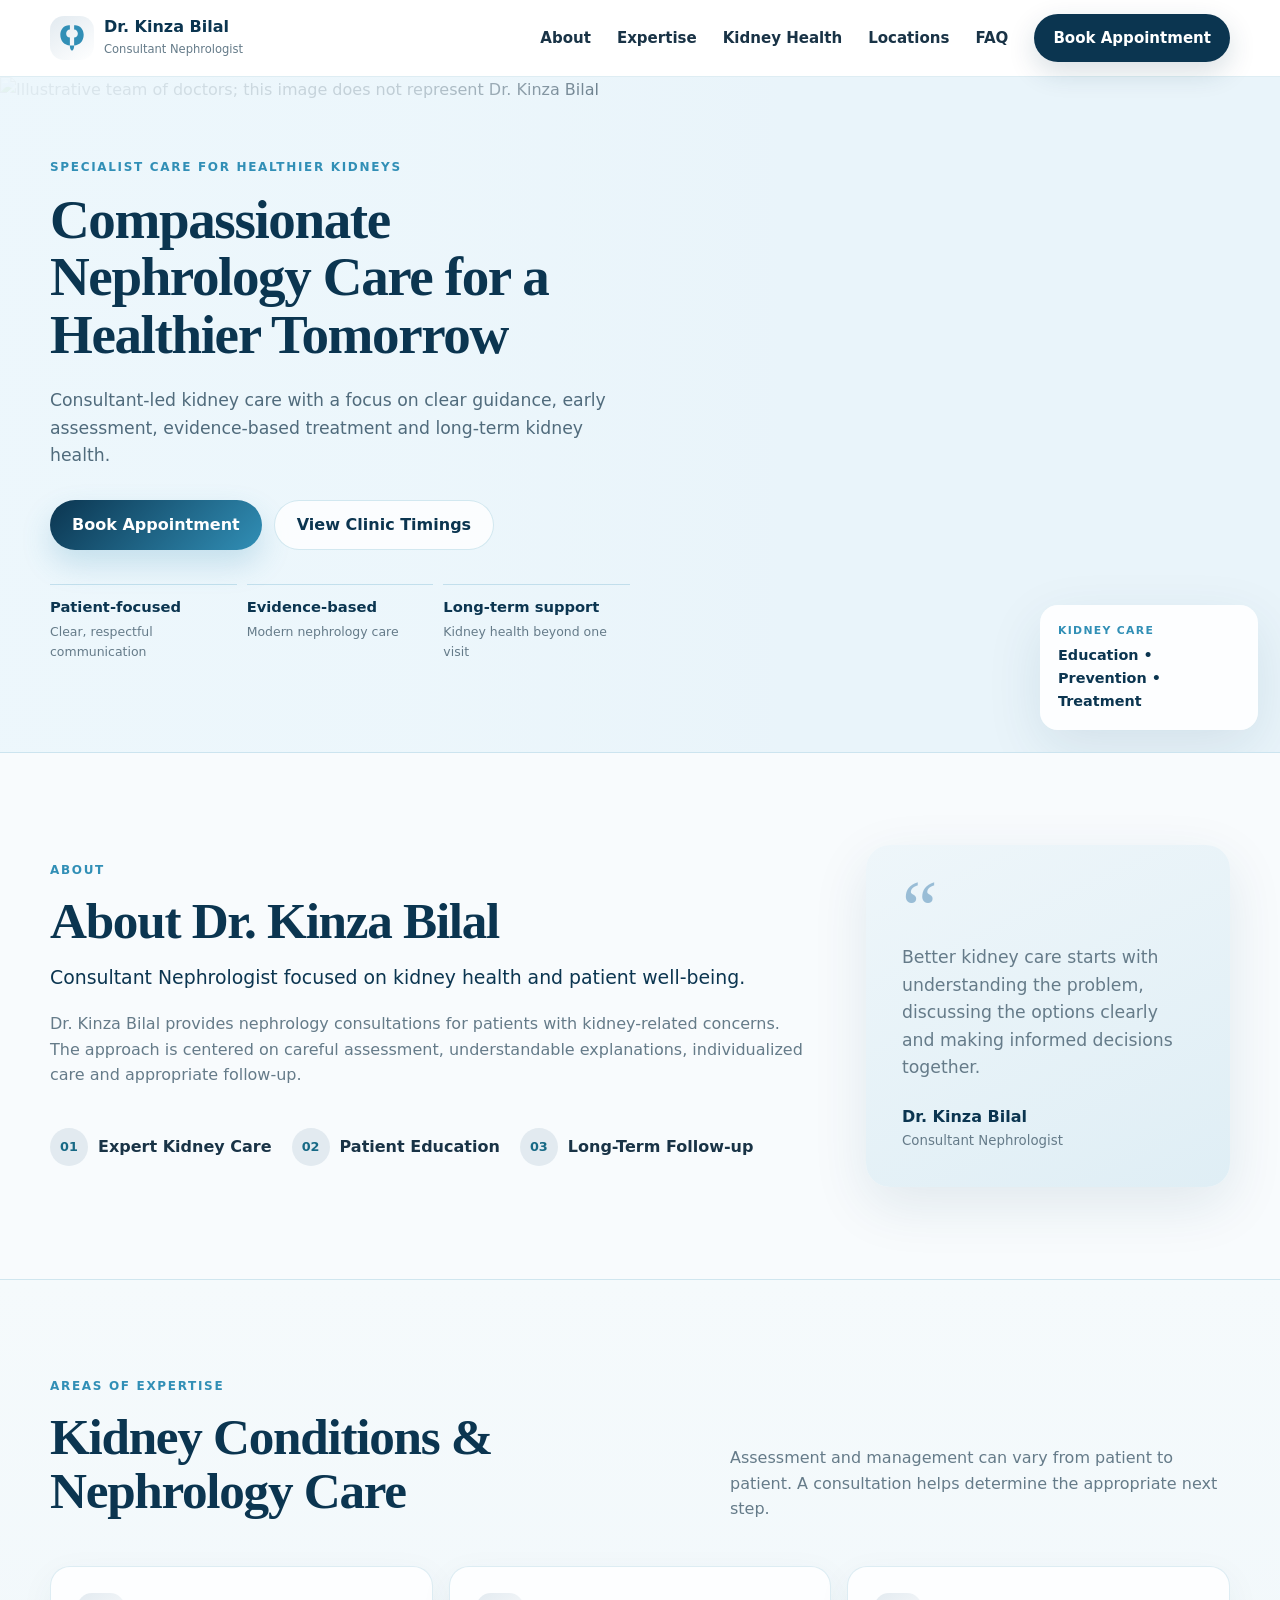
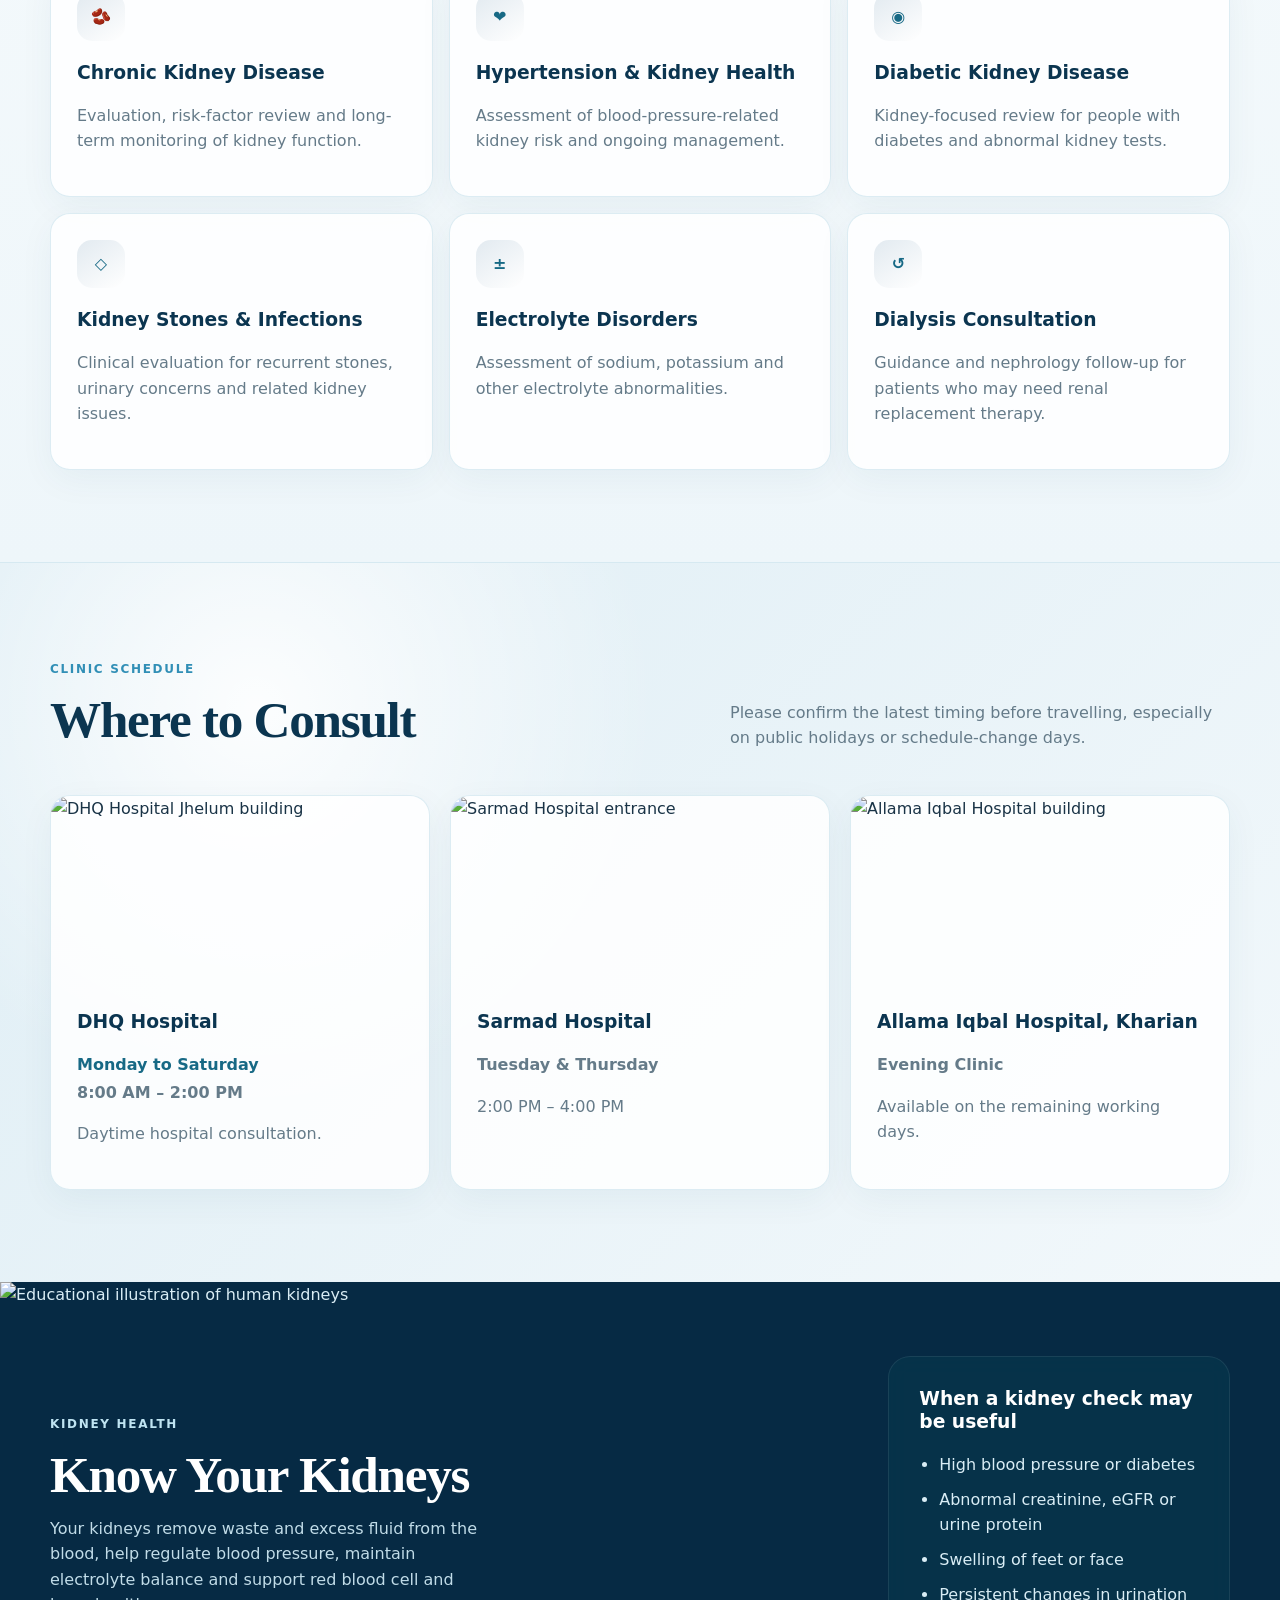
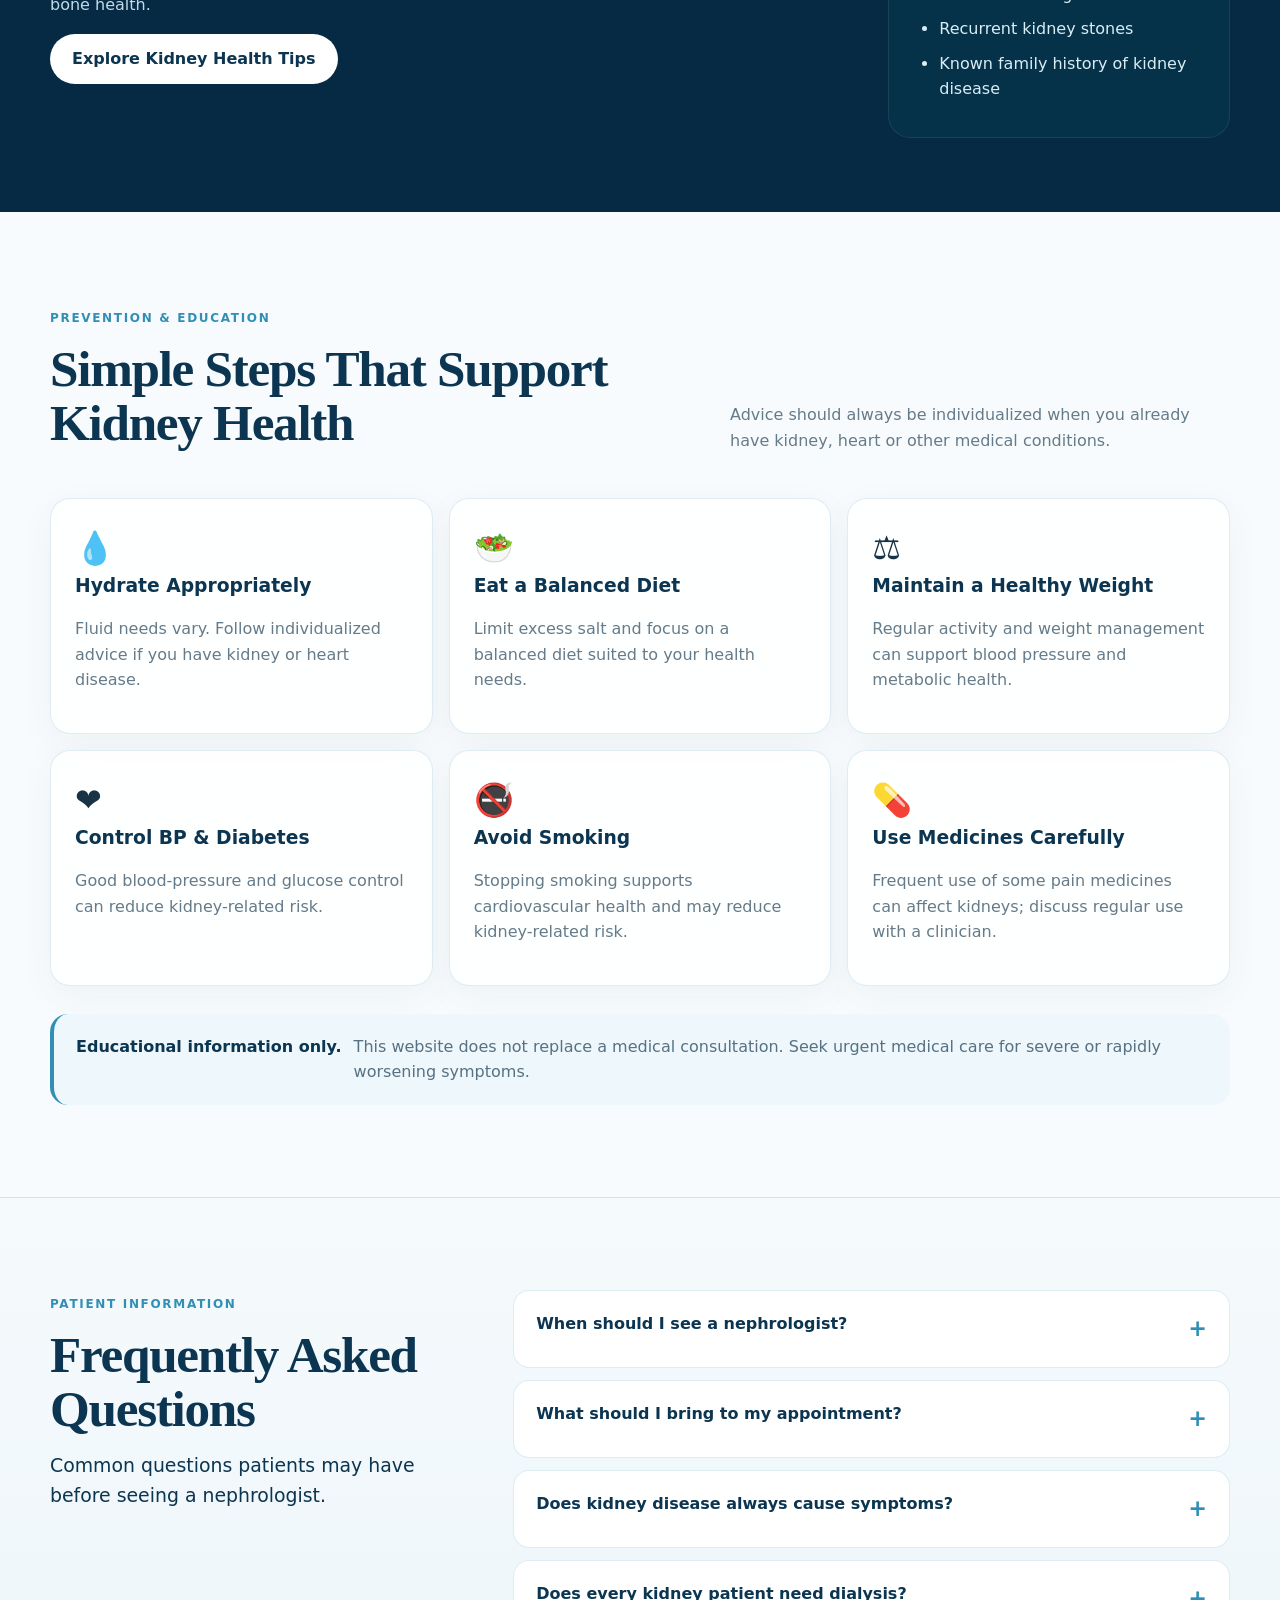
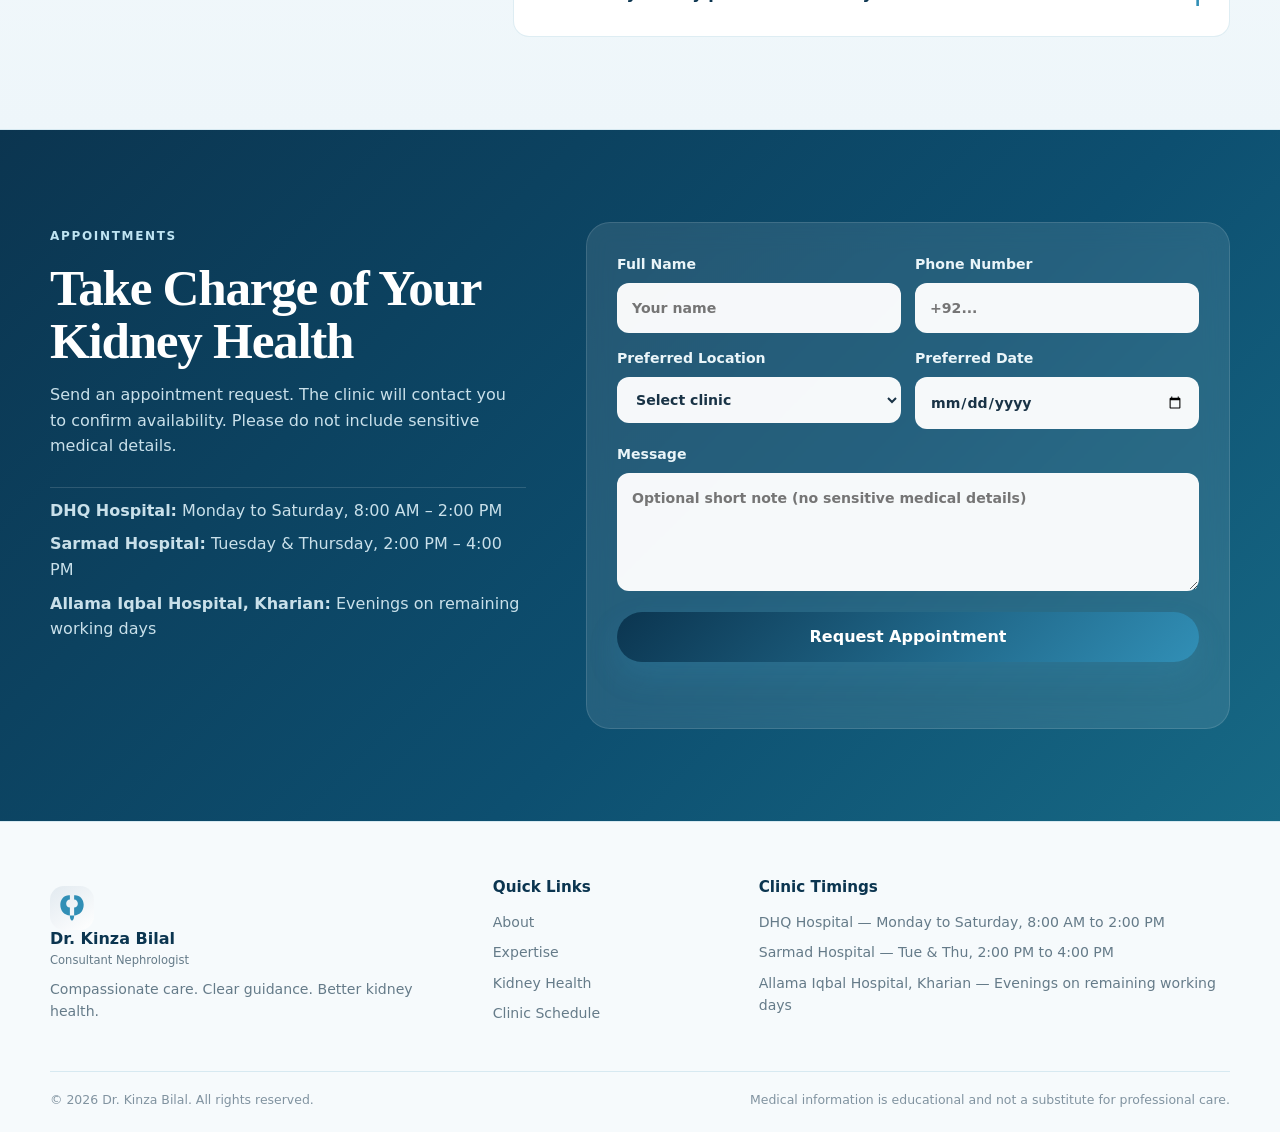
==== commit 216ad39e: "Add files via upload" ====
--- a/index.html
+++ b/index.html
@@ -75,7 +75,7 @@
         <div class="hero-visual reveal">
           <div class="image-glow"></div>
           <img
-            src="assets/doctor-team.png"
+            src="assets/hero-medical-team.webp"
             alt="Illustrative team of doctors; this image does not represent Dr. Kinza Bilal"
           />
           <div class="hero-note">
@@ -179,21 +179,22 @@
 
         <div class="location-grid">
           <article class="location-card reveal">
-            <div class="location-icon">H</div>
+            <img class="location-photo" src="assets/dhq-hospital.webp" alt="DHQ Hospital Jhelum building" loading="lazy" />
             <h3>DHQ Hospital</h3>
+            <p class="clinic-days">Monday to Saturday</p>
             <p><strong>8:00 AM – 2:00 PM</strong></p>
             <p>Daytime hospital consultation.</p>
           </article>
 
           <article class="location-card reveal">
-            <div class="location-icon">S</div>
+            <img class="location-photo" src="assets/sarmad-hospital.webp" alt="Sarmad Hospital entrance" loading="lazy" />
             <h3>Sarmad Hospital</h3>
             <p><strong>Tuesday & Thursday</strong></p>
             <p>2:00 PM – 4:00 PM</p>
           </article>
 
           <article class="location-card reveal">
-            <div class="location-icon">A</div>
+            <img class="location-photo" src="assets/allama-iqbal-hospital.webp" alt="Allama Iqbal Hospital building" loading="lazy" />
             <h3>Allama Iqbal Hospital, Kharian</h3>
             <p><strong>Evening Clinic</strong></p>
             <p>Available on the remaining working days.</p>
@@ -215,7 +216,7 @@
         </div>
 
         <div class="kidney-image reveal">
-          <img src="assets/kidney-illustration.png" alt="Educational illustration of human kidneys" />
+          <img src="assets/kidney-banner.webp" alt="Educational illustration of human kidneys" loading="lazy" />
         </div>
 
         <div class="fact-card reveal">
@@ -344,10 +345,10 @@
         <div class="reveal">
           <span class="eyebrow light">Appointments</span>
           <h2>Take Charge of Your Kidney Health</h2>
-          <p>Use the form to prepare an appointment request. Contact details can be connected to WhatsApp, phone or a booking system before launch.</p>
+          <p>Send an appointment request. The clinic will contact you to confirm availability. Please do not include sensitive medical details.</p>
 
           <div class="schedule-summary">
-            <p><strong>DHQ Hospital:</strong> 8:00 AM – 2:00 PM</p>
+            <p><strong>DHQ Hospital:</strong> Monday to Saturday, 8:00 AM – 2:00 PM</p>
             <p><strong>Sarmad Hospital:</strong> Tuesday & Thursday, 2:00 PM – 4:00 PM</p>
             <p><strong>Allama Iqbal Hospital, Kharian:</strong> Evenings on remaining working days</p>
           </div>
@@ -384,7 +385,7 @@
 
           <label>
             Message
-            <textarea name="message" rows="4" placeholder="Briefly share the reason for appointment"></textarea>
+            <textarea name="message" rows="4" maxlength="500" placeholder="Optional short note (no sensitive medical details)"></textarea>
           </label>
 
           <button type="submit" class="btn btn-primary full-btn">Request Appointment</button>
@@ -423,7 +424,7 @@
 
       <div>
         <h3>Clinic Timings</h3>
-        <p>DHQ Hospital — 8:00 AM to 2:00 PM</p>
+        <p>DHQ Hospital — Monday to Saturday, 8:00 AM to 2:00 PM</p>
         <p>Sarmad Hospital — Tue & Thu, 2:00 PM to 4:00 PM</p>
         <p>Allama Iqbal Hospital, Kharian — Evenings on remaining working days</p>
       </div>
@@ -435,6 +436,9 @@
     </div>
   </footer>
 
+  <script src="https://unpkg.com/@supabase/supabase-js@2"></script>
+  <script src="supabase-config.js"></script>
+  <script src="cms-fields.js"></script>
   <script src="script.js"></script>
 </body>
 </html>
--- a/styles.css
+++ b/styles.css
@@ -797,5 +797,140 @@
   .footer-grid { grid-template-columns: 1fr; }
   .footer-bottom { flex-direction: column; }
 
-  .brand small { font-size: .65rem; }
-}
+.brand small { font-size: .65rem; }
+}
+
+/* Focused banner and clinic photo refresh */
+.hero {
+  background: #e9f4fa;
+}
+.hero-grid {
+  position: relative;
+  display: flex;
+  align-items: center;
+  min-height: 600px;
+  padding-block: 76px;
+}
+.hero-copy {
+  position: relative;
+  z-index: 3;
+  width: min(51%, 580px);
+}
+.hero-copy h1 {
+  font-size: clamp(2.8rem, 4.3vw, 4.6rem);
+  line-height: 1.04;
+}
+.hero-visual {
+  position: absolute;
+  inset: 0 calc((100% - 100vw) / 2);
+  min-height: 0;
+  z-index: 0;
+}
+.hero-visual img {
+  position: absolute;
+  inset: 0;
+  width: 100%;
+  max-width: none;
+  height: 100%;
+  object-fit: cover;
+  object-position: center;
+  border-radius: 0;
+  filter: none;
+}
+.hero-visual::after {
+  content: "";
+  position: absolute;
+  inset: 0;
+  z-index: 2;
+  background: linear-gradient(90deg, rgba(237,247,252,.94) 0%, rgba(237,247,252,.78) 32%, transparent 62%);
+  pointer-events: none;
+}
+.hero .image-glow { display: none; }
+.hero-note {
+  right: 22px;
+  bottom: 22px;
+  width: 218px;
+}
+.hero .trust-row { gap: 10px; }
+.hero .trust-row div { padding-top: 10px; }
+
+.location-card {
+  overflow: hidden;
+  padding: 0 0 26px;
+}
+.location-photo {
+  display: block;
+  width: 100%;
+  height: 190px;
+  object-fit: cover;
+  object-position: center 45%;
+  margin-bottom: 24px;
+}
+.location-card:first-child .location-photo { object-position: center 42%; }
+.location-card > h3,
+.location-card > p { margin-left: 26px; margin-right: 26px; }
+.location-card .clinic-days {
+  color: var(--blue-dark);
+  font-weight: 700;
+  margin-bottom: 2px;
+}
+
+.kidney-section {
+  position: relative;
+  overflow: hidden;
+  background: #062a44;
+  padding: 74px 0;
+}
+.kidney-grid {
+  position: relative;
+  grid-template-columns: 1fr .85fr .8fr;
+  gap: 24px;
+  min-height: 290px;
+}
+.kidney-image {
+  position: absolute;
+  inset: -74px calc((100% - 100vw) / 2);
+  z-index: 0;
+  pointer-events: none;
+}
+.kidney-image img {
+  width: 100%;
+  height: 100%;
+  max-width: none;
+  border-radius: 0;
+  object-fit: cover;
+  mix-blend-mode: normal;
+  filter: none;
+}
+.kidney-copy { grid-column: 1; position: relative; z-index: 1; }
+.kidney-section .fact-card {
+  grid-column: 3;
+  position: relative;
+  z-index: 1;
+  background: rgba(7, 52, 75, .83);
+}
+.kidney-section .fact-card li { margin-bottom: 5px; }
+
+@media (max-width: 980px) {
+  .hero-grid { min-height: 550px; }
+  .hero-copy { width: 58%; }
+  .hero-copy h1 { font-size: clamp(2.5rem, 5vw, 3.9rem); }
+  .kidney-grid { display: grid; grid-template-columns: 1fr 1fr; }
+  .kidney-section .fact-card { grid-column: 2; }
+  .kidney-image { order: initial; }
+}
+@media (max-width: 640px) {
+  .hero-grid { display: flex; flex-direction: column; min-height: 0; padding: 48px 0 0; gap: 0; }
+  .hero-copy { width: 100%; padding-bottom: 30px; }
+  .hero-copy h1 { font-size: clamp(2.5rem, 11vw, 3.8rem); }
+  .hero-visual { position: relative; inset: auto; width: calc(100% + 28px); margin: 0 -14px; min-height: 350px; }
+  .hero-visual::after { background: linear-gradient(180deg, #e9f4fa, transparent 28%); }
+  .hero-visual img { object-position: 64% center; }
+  .hero-note { right: 14px; left: auto; bottom: 14px; width: 205px; }
+  .location-photo { height: 215px; }
+  .kidney-section { padding: 55px 0; }
+  .kidney-grid { display: flex; flex-direction: column; gap: 32px; }
+  .kidney-copy, .kidney-section .fact-card { width: 100%; }
+  .kidney-image { position: relative; inset: auto; width: calc(100% + 28px); height: 240px; margin: 0 -14px; }
+  .kidney-image img { object-position: center; }
+}
